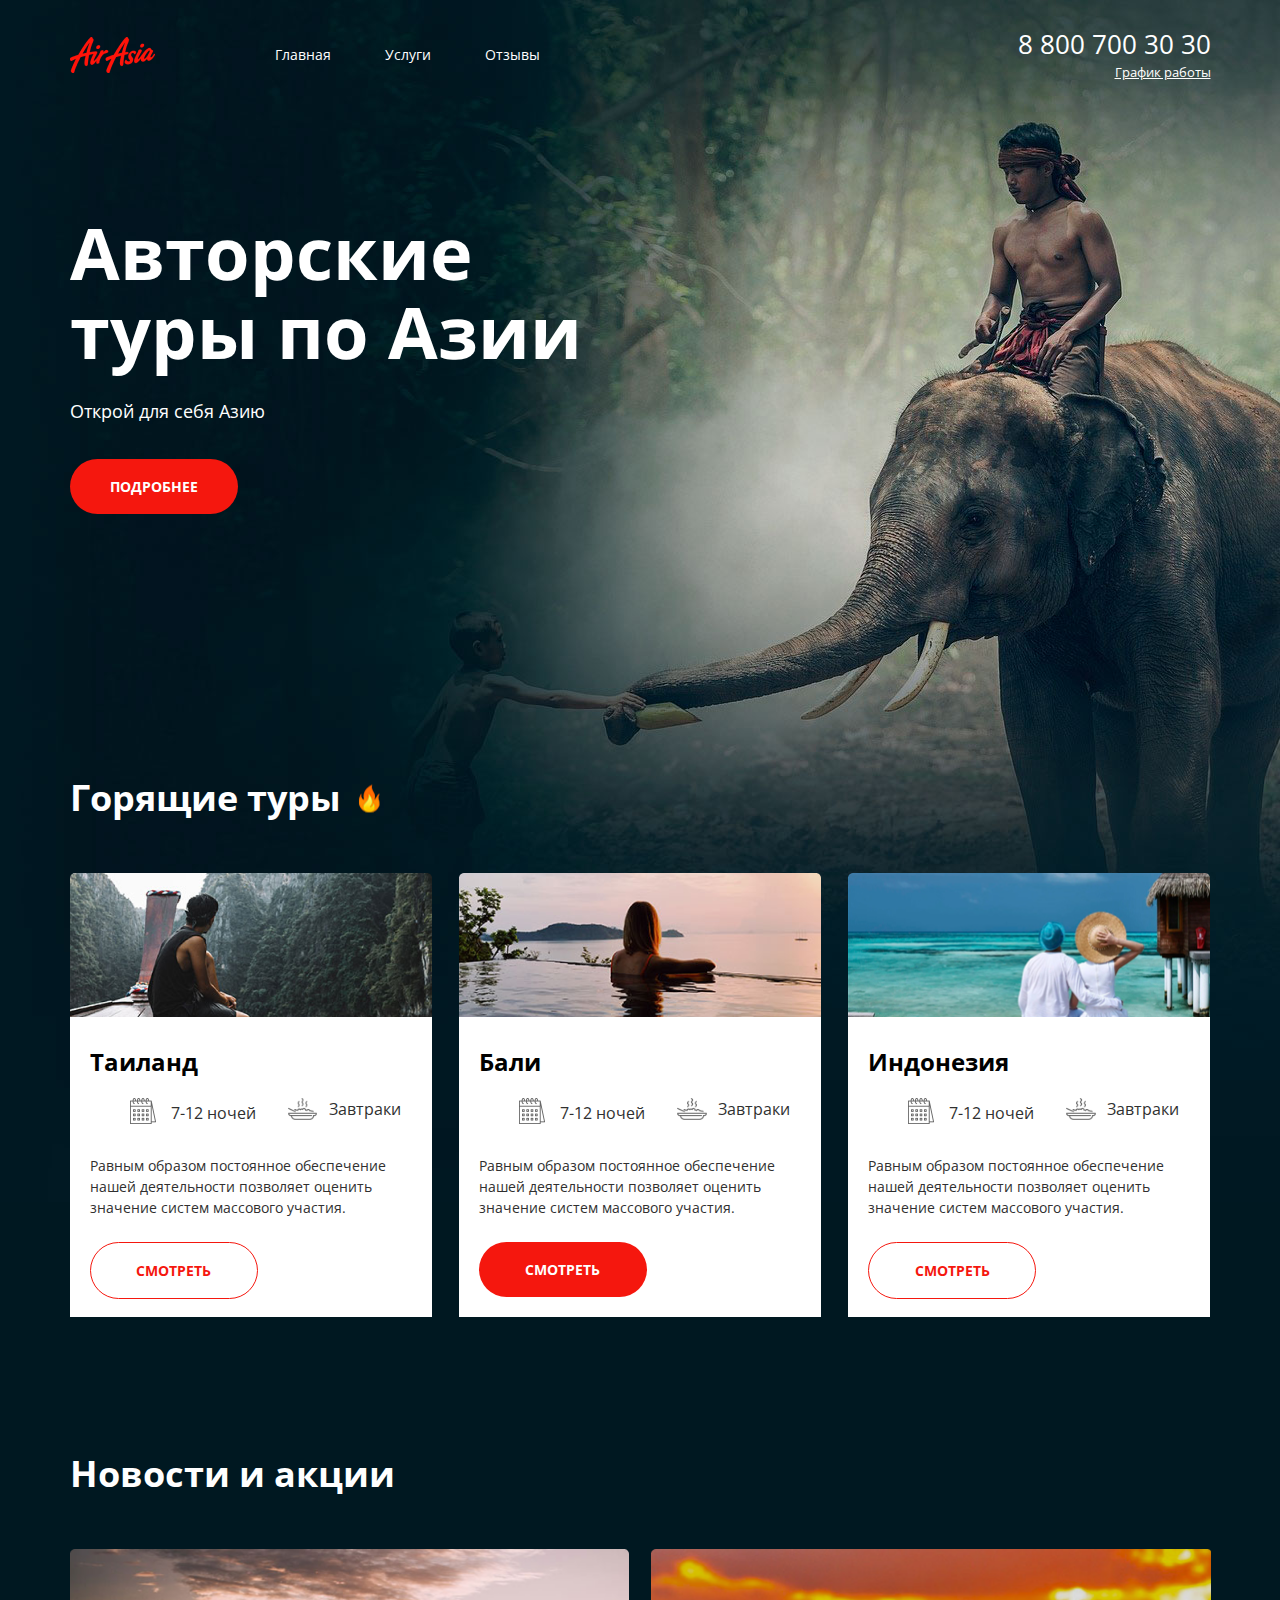
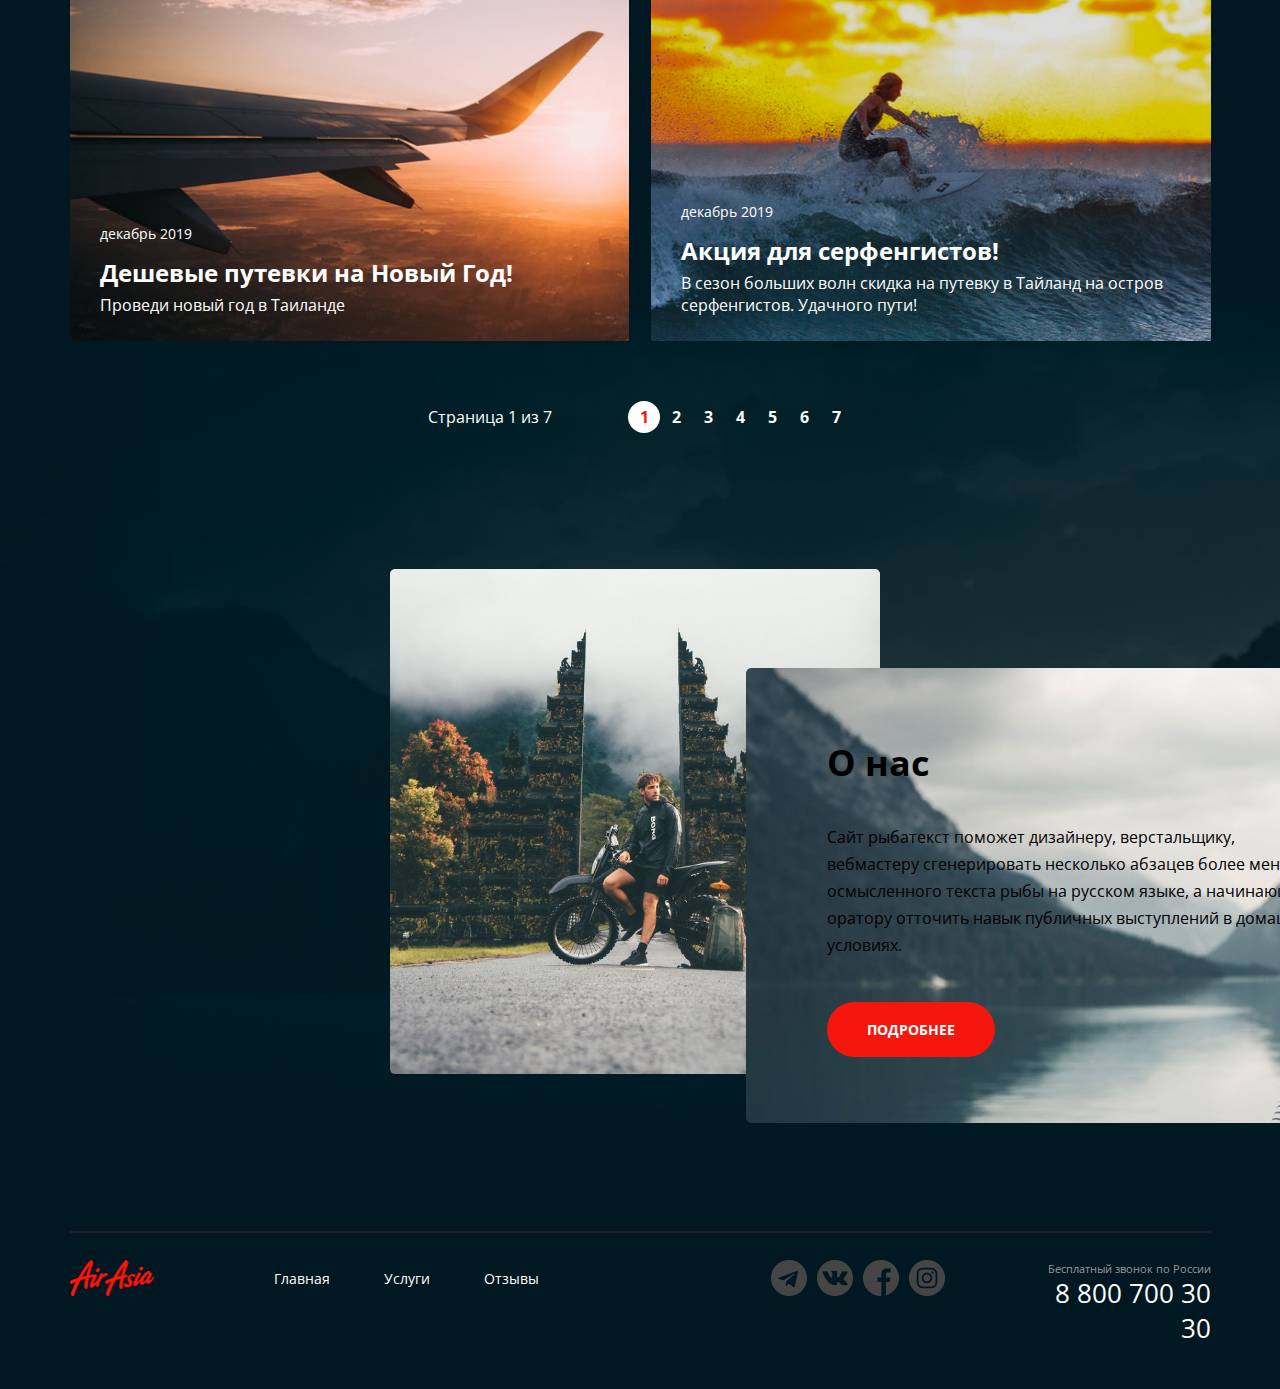
==== index.html @ 1853f628 "Update index.html" ====
<!DOCTYPE html>
<html lang="en">

<head>
    <meta charset="UTF-8">
    <meta http-equiv="X-UA-Compatible" content="IE=edge">
    <meta name="viewport" content="width=device-width, initial-scale=1.0">
    <title>Air Asia</title>
    <link rel="preconnect" href="https://fonts.googleapis.com">
    <link href="https://fonts.googleapis.com/css2?family=Open+Sans:wght@300;400;600&display=swap" rel="stylesheet">
    <link rel="stylesheet" href="./style/main.css">
</head>

<body>
    <div class="wrapper">
        <div class="wrapper__content wrapper__content--main">
            <header class="header">
                <div class="container header__container">
                    <div class="header__col">
                        <a href="#" class="logo">
                            <img src="img/logo.png" alt="logo compay" class="logo__img">
                        </a>
                        <nav class="menu">
                            <ul class="menu__list">
                                <li class="menu__item">
                                    <a href="#" class="menu__link">Главная</a>
                                </li>
                                <li class="menu__item">
                                    <a href="#" class="menu__link">Услуги</a>
                                </li>
                                <li class="menu__item">
                                    <a href="#" class="menu__link">Отзывы</a>
                                </li>
                            </ul>
                        </nav>
                    </div>
                    <div class="header__col header__col--align-right">
                        <address class="contacts">
                            <a href="tel:+78007003030" class="contacts__phone">8 800 700 30 30</a>
                            <div class="contacts__info">График работы</div>
                        </address>
                    </div>
                </div>
            </header>

            <main class="main">
                <section class="hello">
                    <div class="container hello__container">
                        <h1 class="hello__title">Авторские туры по Азии</h1>
                        <div class="hello__subtitle">Открой для себя Азию</div>
                        <a href="#" class="button button">Подробнее</a>
                    </div>
                </section>

                <section class="offers">
                    <div class="container offers__container">
                        <h2 class="title title--fire">Горящие туры</h2>
                        <ul class="offers__list">
                            <li class="offers__item">
                                <img src="./img/river.png" alt="#" class="offers__img">
                                <div class="offers__content" style="margin-top: -5px;">
                                    <h4 class="offers__title">Таиланд </h4>
                                    <ul class="offers__features">
                                        <li class="offers__feature">
                                            <img src="./img/calendar.png" alt="#" class="offers__feature-icon">
                                            <div class="offers__feature-text">7-12 ночей</div>
                                        </li>
                                        <li class="offers__feature">
                                            <img src="./img/meal.png" alt="#" class="offers__feature-icon">
                                            <div class="offers__feature-text">Завтраки</div>
                                        </li>
                                    </ul>
                                    <p class="offers__text">
                                        Равным образом постоянное обеспечение нашей деятельности
                                        позволяет оценить значение систем массового участия.
                                    </p>

                                    <a href="#" class="button button--light">Смотреть</a>
                                </div>
                            </li>
                            <li class="offers__item">
                                <img src="./img/pool.png" alt="#" class="offers__img">
                                <div class="offers__content" style="margin-top: -5px;">
                                    <h4 class="offers__title">Бали</h4>
                                    <ul class="offers__features">
                                        <li class="offers__feature">
                                            <img src="./img/calendar.png" alt="#" class="offers__feature-icon">
                                            <div class="offers__feature-text">7-12 ночей</div>
                                        </li>
                                        <li class="offers__feature">
                                            <img src="./img/meal.png" alt="#" class="offers__feature-icon">
                                            <div class="offers__feature-text">Завтраки</div>
                                        </li>
                                    </ul>
                                    <p class="offers__text">
                                        Равным образом постоянное обеспечение нашей деятельности
                                        позволяет оценить значение систем массового участия.
                                    </p>
                                    <a href="#" class="button">Смотреть</a>
                                </div>
                            </li>
                            <li class="offers__item">
                                <img src="./img/ocean.png" alt="#" class="offers__img">
                                <div class="offers__content" style="margin-top: -5px;">
                                    <h4 class="offers__title">Индонезия</h4>
                                    <ul class="offers__features">
                                        <li class="offers__feature">
                                            <img src="./img/calendar.png" alt="#" class="offers__feature-icon">
                                            <div class="offers__feature-text">7-12 ночей</div>
                                        </li>
                                        <li class="offers__feature">
                                            <img src="./img/meal.png" alt="#" class="offers__feature-icon">
                                            <div class="offers__feature-text">Завтраки</div>
                                        </li>
                                    </ul>
                                    <p class="offers__text">
                                        Равным образом постоянное обеспечение нашей деятельности
                                        позволяет оценить значение систем массового участия.
                                    </p>
                                    <a href="#" class="button button--light">Смотреть</a>
                                </div>
                            </li>
                        </ul>
                    </div>
                </section>
                               
                <section class="news">
                    <div class="container container news__container">
                        <h2 class="news__title">Новости и акции</h2>
                        <ul class="news__list">
                            <li class="news__item news__item__item--bg-first" style="display: flex; 
                            padding: 40px;">
                               <div class="news__text-content" style="margin-top: auto;">
                                    <div class="news__date">Декабрь 2019</div>
                                    <h4 class="news__info">Дешевые путевки на Новый Год!</h4>
                                    <p class="news__description">Проведи новый год в Таиланде</p>
                                </div>
                            </li>
                            <li class="news__item news__item__item--bg-last" style="display: flex; 
                            padding: 40px;">
                                <div class="news__text-content" style="margin-top: auto;">
                                    <p class="news__date">Декабрь 2019</p>
                                    <h4 class="news__info">Акция для серфенгистов!</h4>
                                    <p class="news__description">
                                        В сезон больших волн скидка на путевку в Тайланд на
                                        остров серфенгистов. Удачного пути!
                                    </p>
                                </div>
                            </li>
                        </ul>
             
                                                                         
                        <div class="paginator">
                            <div class="paginator__display">
                                <p class="paginator__text">Страница 1 из 7</p>
                            </div>
                            <ul class="paginator__list">
                                <li class="paginator__item paginator__item--active">
                                    <a href="#" class="paginator__link">1</a>
                                </li>
                                <li class="paginator__item">
                                    <a href="#" class="paginator__link">2</a>
                                </li>
                                <li class="paginator__item">
                                    <a href="#" class="paginator__link">3</a>
                                </li>
                                <li class="paginator__item">
                                    <a href="#" class="paginator__link">4</a>
                                </li>
                                <li class="paginator__item">
                                    <a href="#" class="paginator__link">5</a>
                                </li>
                                <li class="paginator__item">
                                    <a href="#" class="paginator__link">6</a>
                                </li>
                                <li class="paginator__item">
                                    <a href="#" class="paginator__link">7</a>
                                </li>
                            </ul>
                        </div>
                </section>

                <section class="about">
                    <div class="container about__container">
                        <img src="./img/gates.png" alt="pic" class="about__pic-img">
                        <div class="about__content">
                            <h2 class="title title--dark">О нас</h2>
                            <div class="about__text">
                                Сайт рыбатекст
                                поможет дизайнеру, верстальщику, вебмастеру
                                сгенерировать несколько абзацев более менее
                                осмысленного текста рыбы на русском языке,
                                а начинающему оратору отточить навык публичных
                                выступлений в домашних условиях.
                            </div>
                            <a href="#" class="button about__button">Подробнее</a>
                        </div>
                    </div>
                </section>
            </main>

           
            <footer class="footer">
                <div class="container footer__container">
                    <div class="footer__col">
                        <a href="/" class="logo">
                            <img src="./img/logo.png" alt="logo compay" class="logo__img">
                        </a>
                        <nav class="menu">
                            <ul class="menu__list">
                                <li class="menu__item menu__item">
                                    <a href="#" class="menu__link">Главная</a>
                                </li>
                                <li class="menu__item">
                                    <a href="#" class="menu__link">Услуги</a>
                                </li>
                                <li class="menu__item">
                                    <a href="#" class="menu__link">Отзывы</a>
                                </li>
                            </ul>
                        </nav>
                    </div>
                    <div class="footer__col footer__col--align-right">
                    <div class="socials">
                            <ul class="socials__icon">
                                <li class="socials__item">
                                    <a href="#" class="socials__link">
                                        <img src="./img/telegram.png" alt="Картинка, которая является ссылкой1"
                                            class="socials__img">
                                    </a>
                                </li>
                                <li class="socials__item">
                                    <a href="#" class="socials__link">
                                        <img src="./img/vk.png" alt="Картинка, которая является ссылкой 2"
                                            class="socials__img">
                                    </a>
                                </li>
                                <li class="socials__item">
                                    <a href="#" class="socials__link">
                                        <img src="./img/f.png" alt="Картинка, которая является ссылкой 3"
                                            class="socials__img">
                                    </a>
                                    </li>
                                <li class="socials__item">
                                    <a href="#" class="socials__link">
                                        <img src="./img/in.png" alt="Картинка, которая является ссылкой 4"
                                            class="socials__img">
                                    </a>
                                </li>
                            </ul>
                        </div>
                    </div>

                    <address class="contacts__footer"  style="float: right; width: 192px; margin-top: 28px;">
                            <div class="contacts__coll" style="text-align: end;">Бесплатный звонок по России</div>
                            <a href="tel:+78007003030" class="contacts__phone">8 800 700 30 30</a>
                        </address>
                    </div>
                </div>
            </footer>
---- style/main.css ----
@import url(./blocks/base.css);
@import url(./blocks/header.css);
@import url(./blocks/about.css);
@import url(./blocks/hello.css);
@import url(./blocks/offers.css);
@import url(./blocks/news.css);
@import url(./blocks/paginator.css);
@import url(./blocks/footer.css);
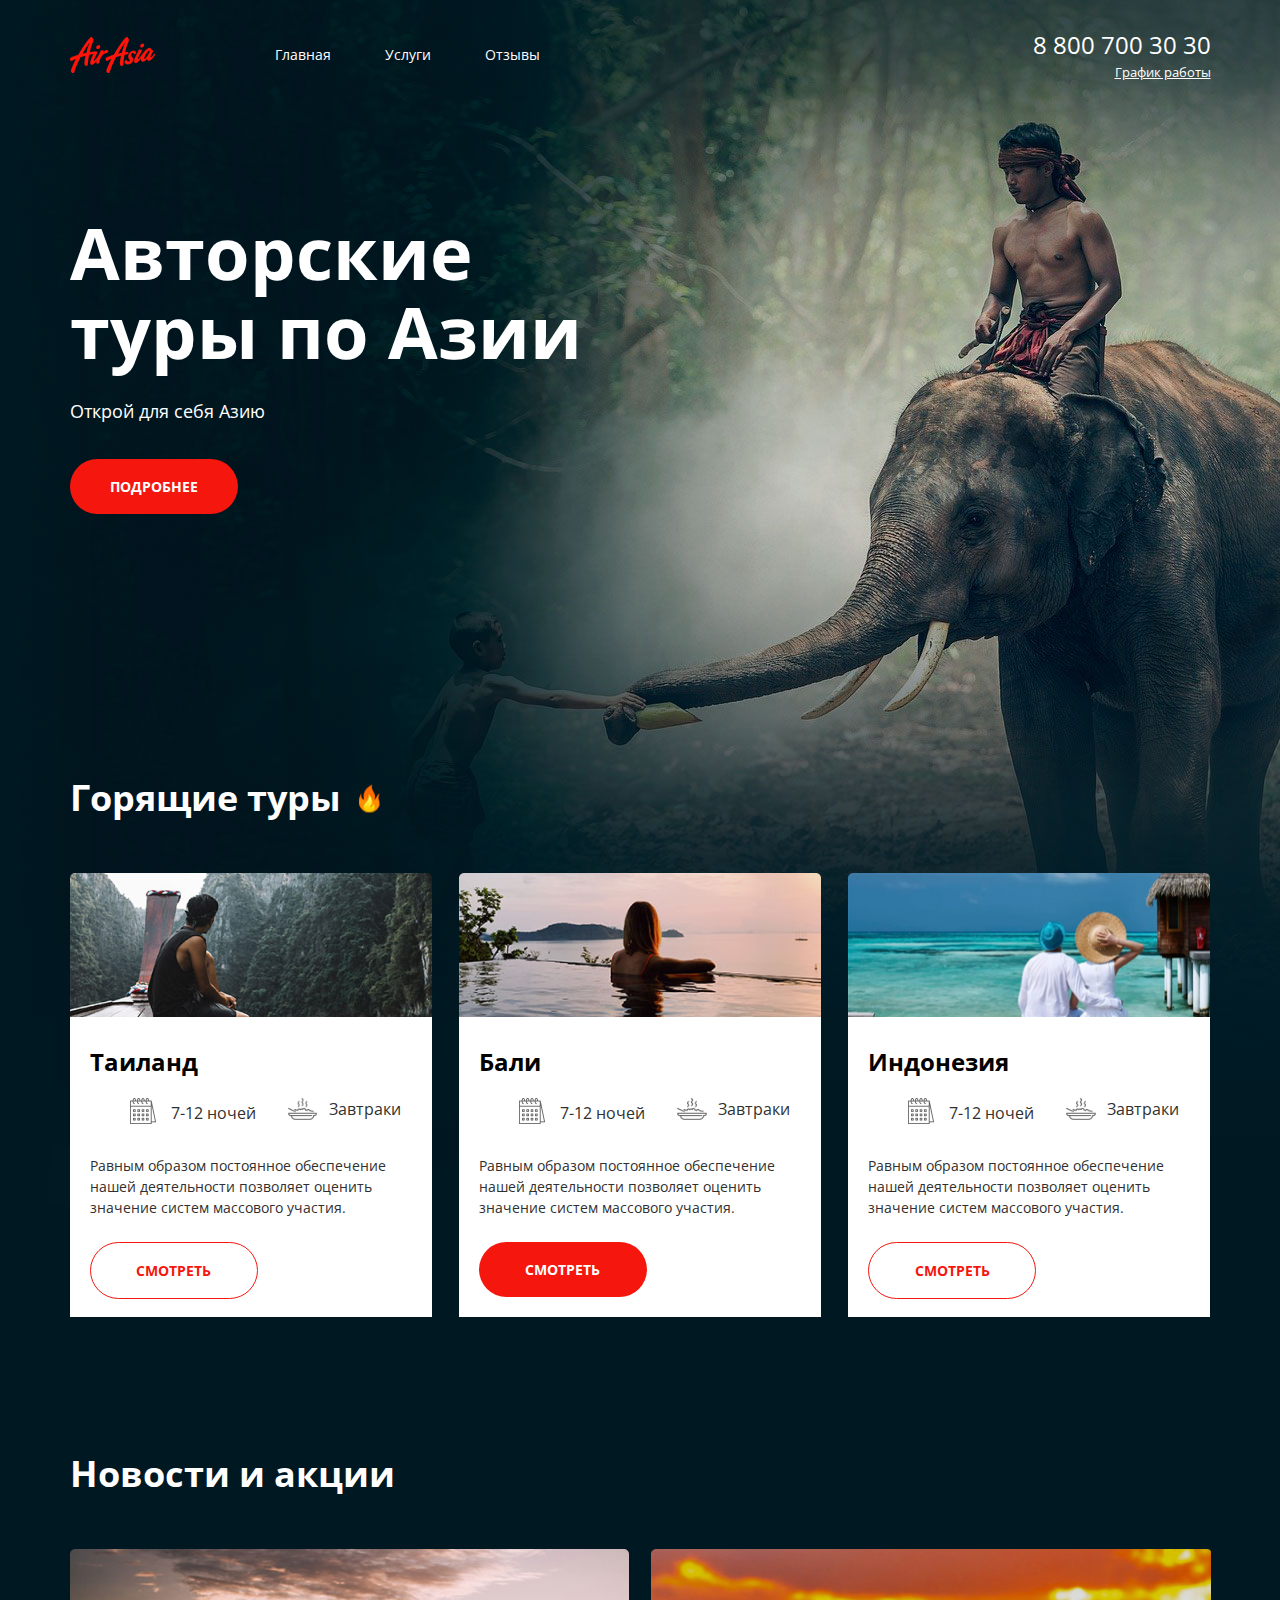
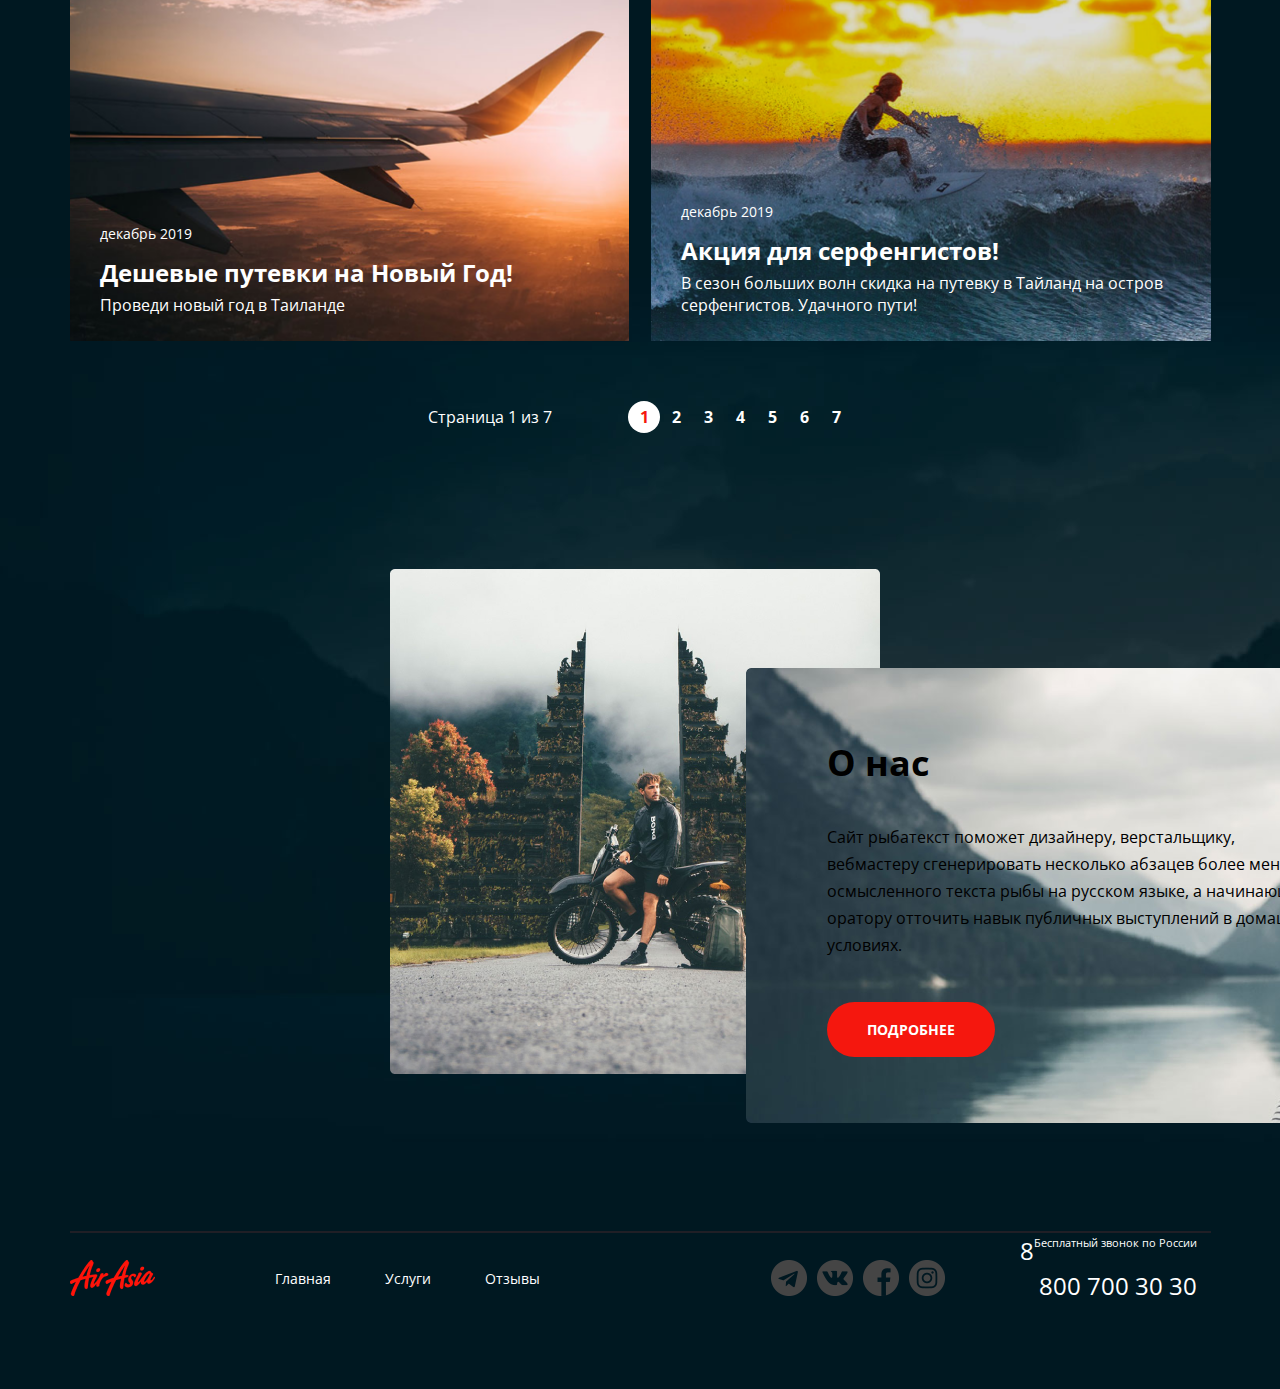
==== commit 10037ca7: "Update index.html" ====
--- a/index.html
+++ b/index.html
@@ -198,9 +198,8 @@
                     </div>
                 </section>
             </main>
-
            
-            <footer class="footer">
+           <footer class="footer">
                 <div class="container footer__container">
                     <div class="footer__col">
                         <a href="/" class="logo">
@@ -220,8 +219,9 @@
                             </ul>
                         </nav>
                     </div>
+
                     <div class="footer__col footer__col--align-right">
-                    <div class="socials">
+                        <div class="socials">
                             <ul class="socials__icon">
                                 <li class="socials__item">
                                     <a href="#" class="socials__link">
@@ -240,7 +240,7 @@
                                         <img src="./img/f.png" alt="Картинка, которая является ссылкой 3"
                                             class="socials__img">
                                     </a>
-                                    </li>
+                                </li>
                                 <li class="socials__item">
                                     <a href="#" class="socials__link">
                                         <img src="./img/in.png" alt="Картинка, которая является ссылкой 4"
@@ -251,10 +251,18 @@
                         </div>
                     </div>
 
-                    <address class="contacts__footer"  style="float: right; width: 192px; margin-top: 28px;">
-                            <div class="contacts__coll" style="text-align: end;">Бесплатный звонок по России</div>
-                            <a href="tel:+78007003030" class="contacts__phone">8 800 700 30 30</a>
-                        </address>
-                    </div>
+                    <address class="contacts">
+                        <div class="contacts__coll" style="text-align: end;">Бесплатный звонок по России</div>
+                        <a href="tel:+78007003030" class="contacts__phone">8 800 700 30 30</a>
+                    </address>
                 </div>
             </footer>
+        </div>
+    </div>
+
+
+</body>
+
+</html>     
+           
+           
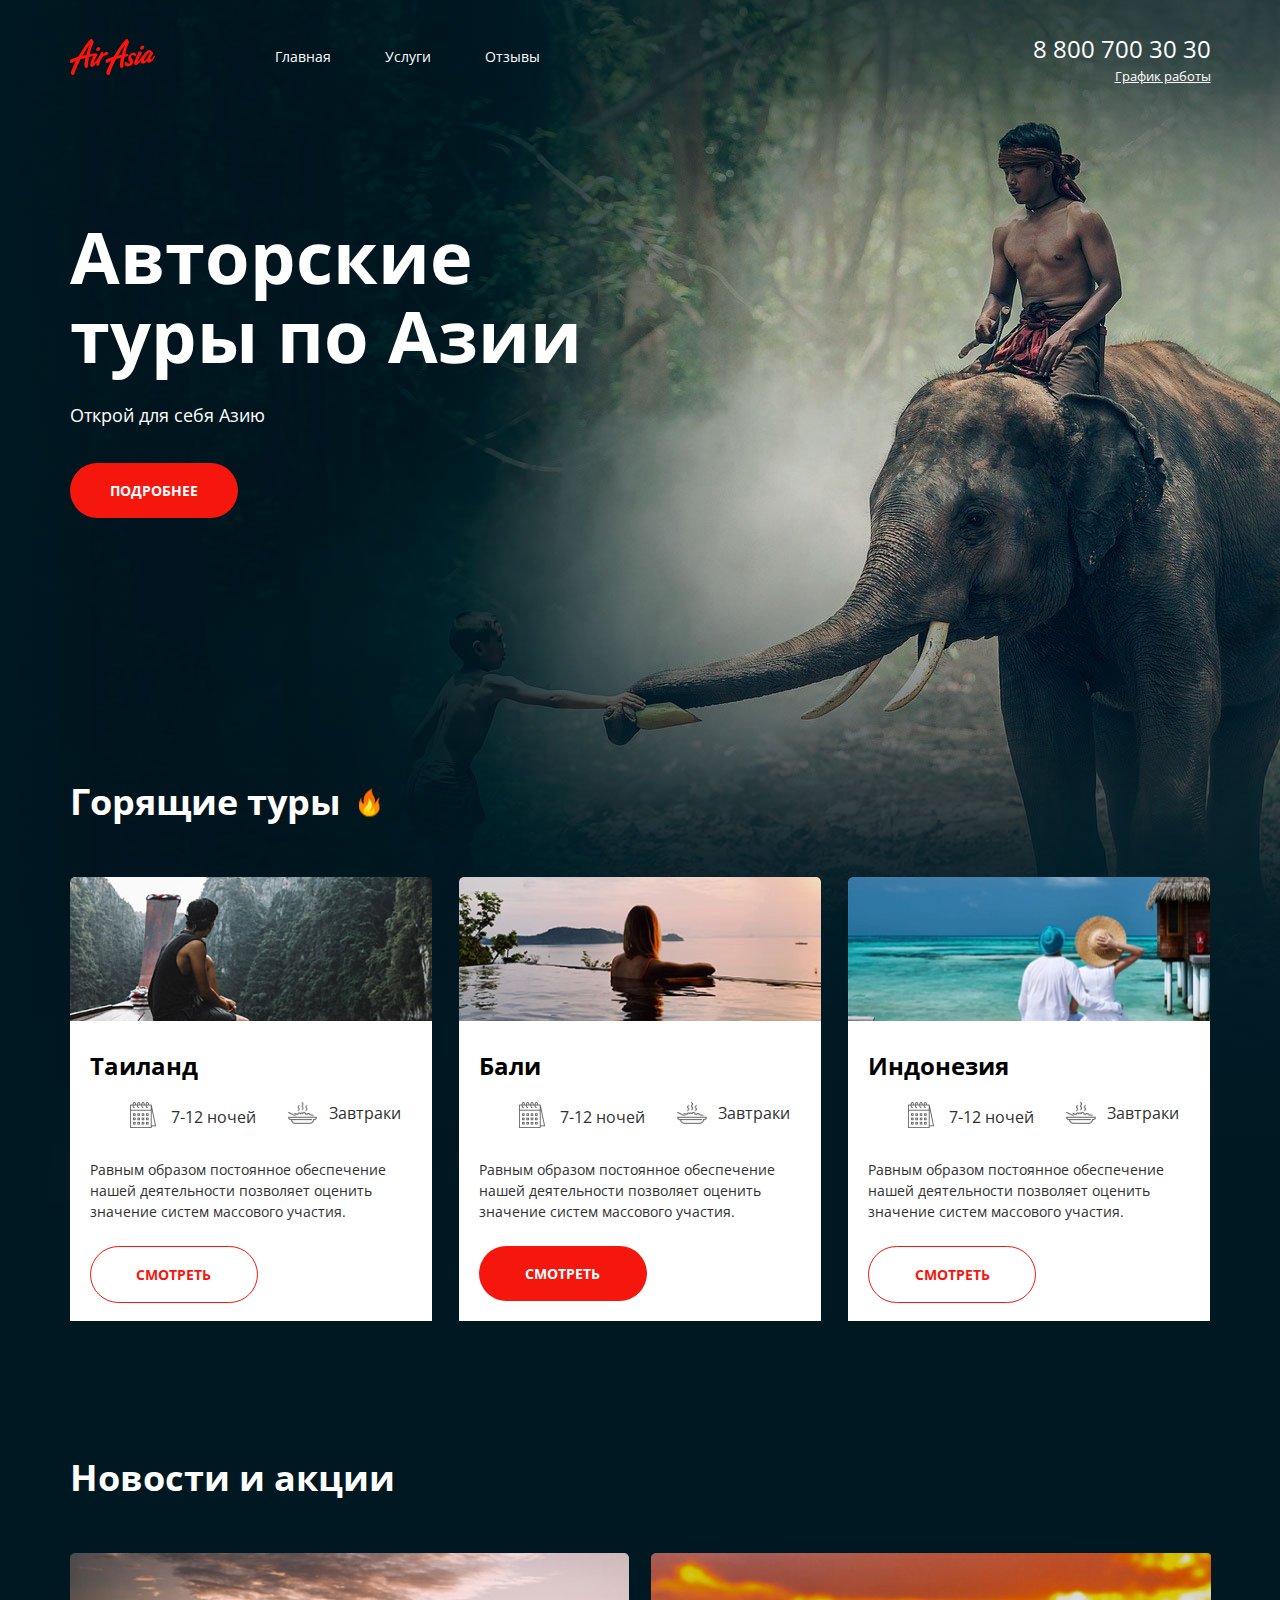
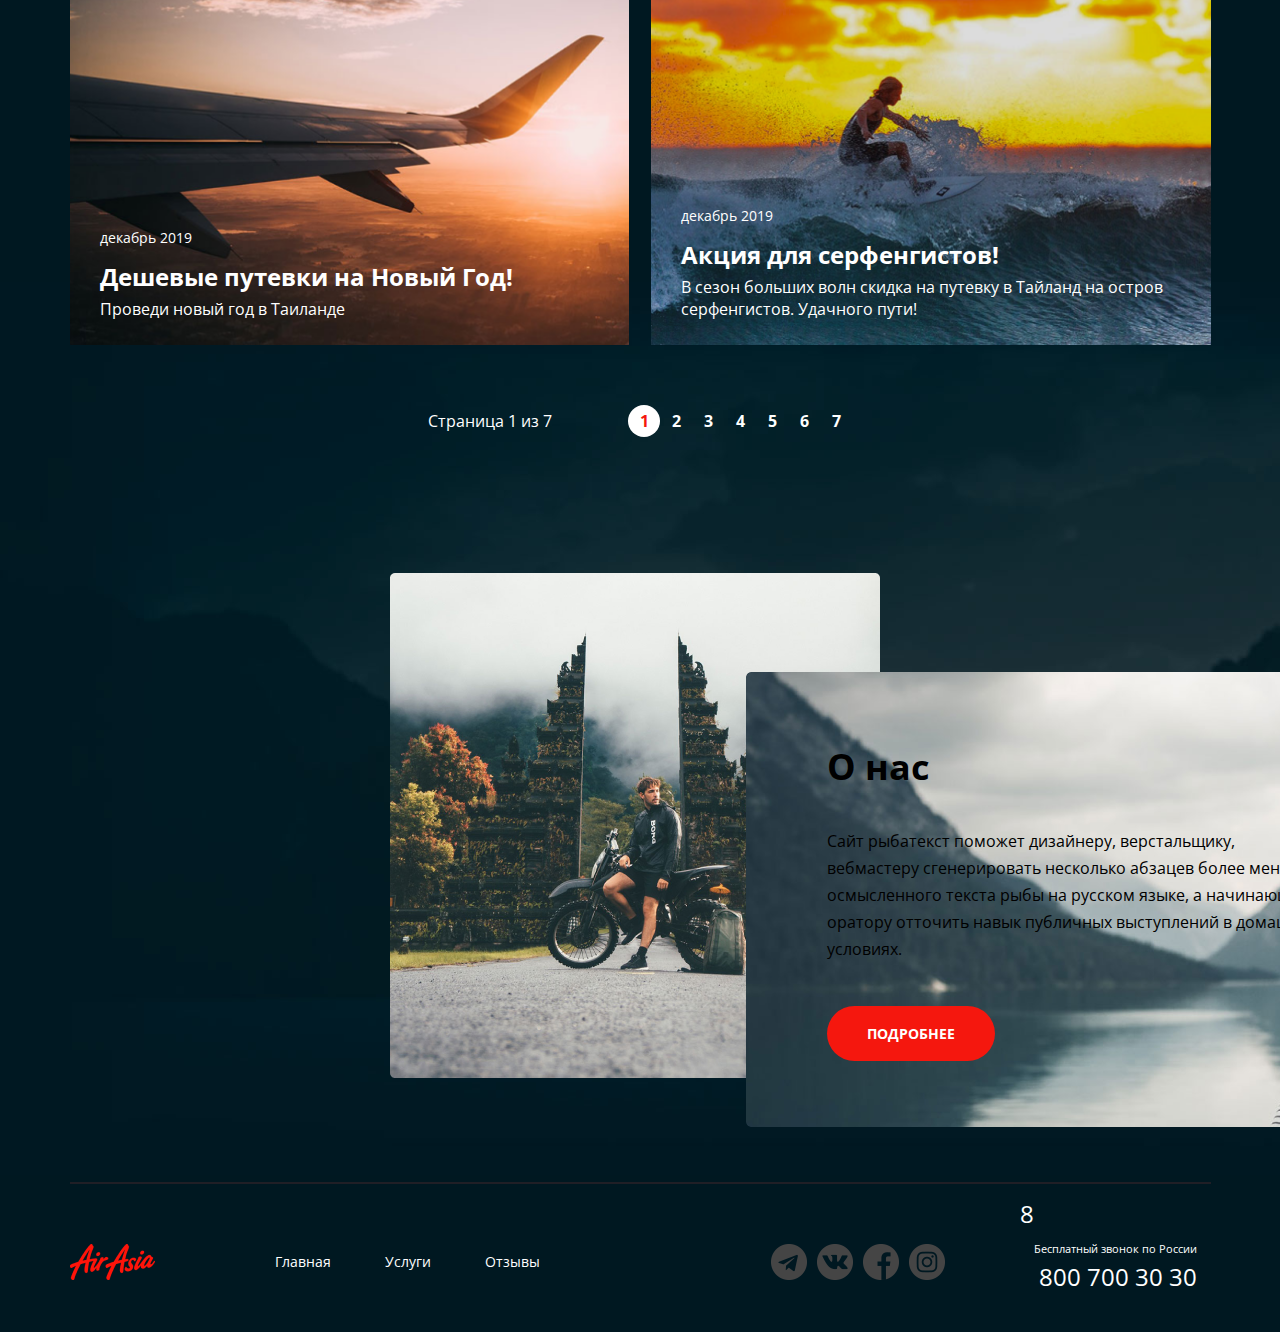
==== commit 5e3809b8: "Update index.html" ====
--- a/index.html
+++ b/index.html
@@ -23,10 +23,10 @@
                         <nav class="menu">
                             <ul class="menu__list">
                                 <li class="menu__item">
-                                    <a href="#" class="menu__link">Главная</a>
+                                    <a href="./index.html" class="menu__link">Главная</a>
                                 </li>
                                 <li class="menu__item">
-                                    <a href="#" class="menu__link">Услуги</a>
+                                    <a href="./services.html" class="menu__link">Услуги</a>
                                 </li>
                                 <li class="menu__item">
                                     <a href="#" class="menu__link">Отзывы</a>
@@ -201,60 +201,60 @@
            
            <footer class="footer">
                 <div class="container footer__container">
-                    <div class="footer__col">
-                        <a href="/" class="logo">
-                            <img src="./img/logo.png" alt="logo compay" class="logo__img">
-                        </a>
-                        <nav class="menu">
-                            <ul class="menu__list">
-                                <li class="menu__item menu__item">
-                                    <a href="#" class="menu__link">Главная</a>
-                                </li>
-                                <li class="menu__item">
-                                    <a href="#" class="menu__link">Услуги</a>
-                                </li>
-                                <li class="menu__item">
-                                    <a href="#" class="menu__link">Отзывы</a>
-                                </li>
-                            </ul>
-                        </nav>
-                    </div>
-
-                    <div class="footer__col footer__col--align-right">
-                        <div class="socials">
-                            <ul class="socials__icon">
-                                <li class="socials__item">
-                                    <a href="#" class="socials__link">
-                                        <img src="./img/telegram.png" alt="Картинка, которая является ссылкой1"
-                                            class="socials__img">
-                                    </a>
-                                </li>
-                                <li class="socials__item">
-                                    <a href="#" class="socials__link">
-                                        <img src="./img/vk.png" alt="Картинка, которая является ссылкой 2"
-                                            class="socials__img">
-                                    </a>
-                                </li>
-                                <li class="socials__item">
-                                    <a href="#" class="socials__link">
-                                        <img src="./img/f.png" alt="Картинка, которая является ссылкой 3"
-                                            class="socials__img">
-                                    </a>
-                                </li>
-                                <li class="socials__item">
-                                    <a href="#" class="socials__link">
-                                        <img src="./img/in.png" alt="Картинка, которая является ссылкой 4"
-                                            class="socials__img">
-                                    </a>
-                                </li>
-                            </ul>
-                        </div>
-                    </div>
-
-                    <address class="contacts">
-                        <div class="contacts__coll" style="text-align: end;">Бесплатный звонок по России</div>
-                        <a href="tel:+78007003030" class="contacts__phone">8 800 700 30 30</a>
-                    </address>
+                    <div class="container footer__container__section">
+                        <div class="footer__col">
+                            <a href="/" class="logo">
+                                <img src="./img/logo.png" alt="logo compay" class="logo__img">
+                            </a>
+                            <nav class="menu">
+                                <ul class="menu__list">
+                                    <li class="menu__item menu__item">
+                                        <a href="./index.html" class="menu__link">Главная</a>
+                                    </li>
+                                    <li class="menu__item">
+                                        <a href="./services.html" class="menu__link">Услуги</a>
+                                    </li>
+                                    <li class="menu__item">
+                                        <a href="#" class="menu__link">Отзывы</a>
+                                    </li>
+                                </ul>
+                            </nav>
+                        </div>
+                        <div class="footer__col footer__col--align-right">
+                            <div class="socials">
+                                <ul class="socials__icon">
+                                    <li class="socials__item">
+                                        <a href="#" class="socials__link">
+                                            <img src="./img/telegram.png" alt="Картинка, которая является ссылкой1"
+                                                class="socials__img">
+                                        </a>
+                                    </li>
+                                    <li class="socials__item">
+                                        <a href="#" class="socials__link">
+                                            <img src="./img/vk.png" alt="Картинка, которая является ссылкой 2"
+                                                class="socials__img">
+                                        </a>
+                                    </li>
+                                    <li class="socials__item">
+                                        <a href="#" class="socials__link">
+                                            <img src="./img/f.png" alt="Картинка, которая является ссылкой 3"
+                                                class="socials__img">
+                                        </a>
+                                    </li>
+                                    <li class="socials__item">
+                                        <a href="#" class="socials__link">
+                                            <img src="./img/in.png" alt="Картинка, которая является ссылкой 4"
+                                                class="socials__img">
+                                        </a>
+                                    </li>
+                                </ul>
+                            </div>
+                        </div>
+                        <address class="contacts">
+                            <div class="contacts__coll" style="text-align: end;">Бесплатный звонок по России</div>
+                            <a href="tel:+78007003030" class="contacts__phone">8 800 700 30 30</a>
+                        </address>
+                    </div>
                 </div>
             </footer>
         </div>
@@ -263,6 +263,5 @@
 
 </body>
 
-</html>     
+</html>  
            
-           
--- a/style/main.css
+++ b/style/main.css
@@ -6,3 +6,4 @@
 @import url(./blocks/news.css);
 @import url(./blocks/paginator.css);
 @import url(./blocks/footer.css);
+@import url(./blocks/services.css);
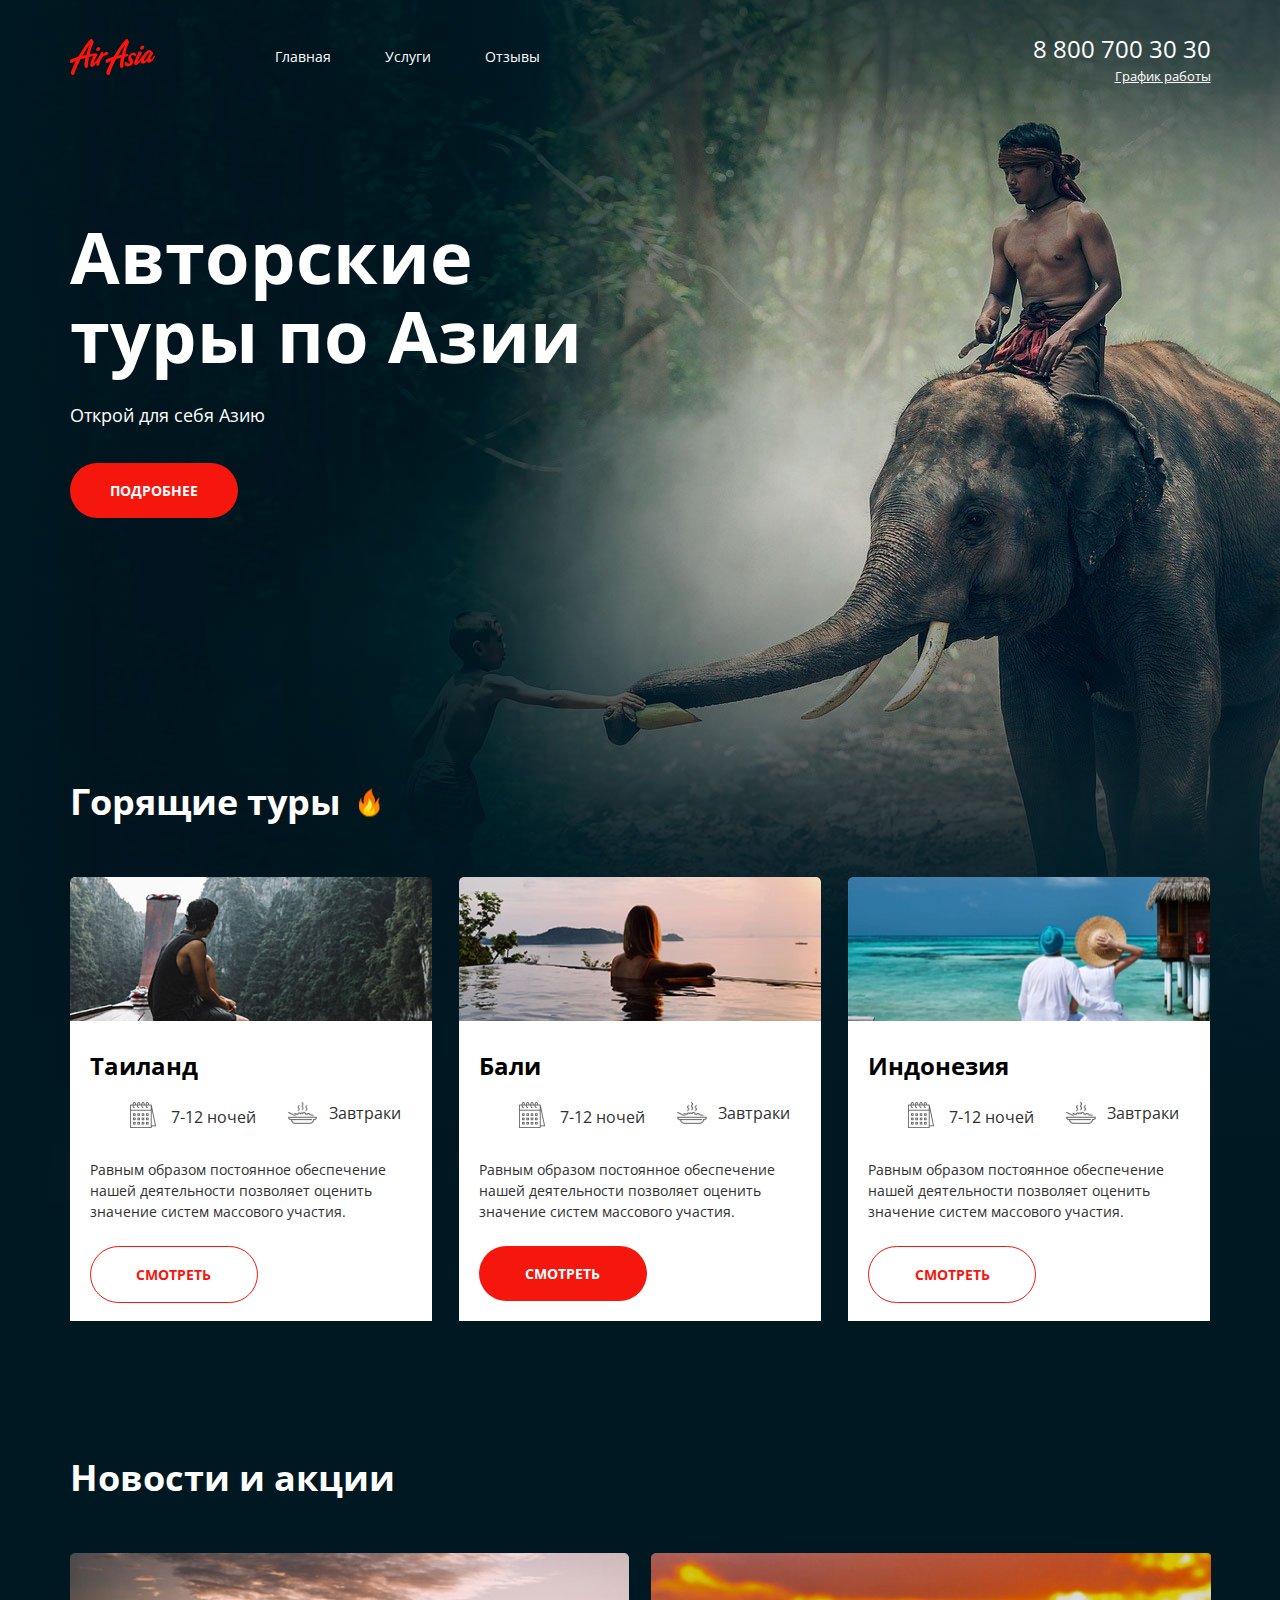
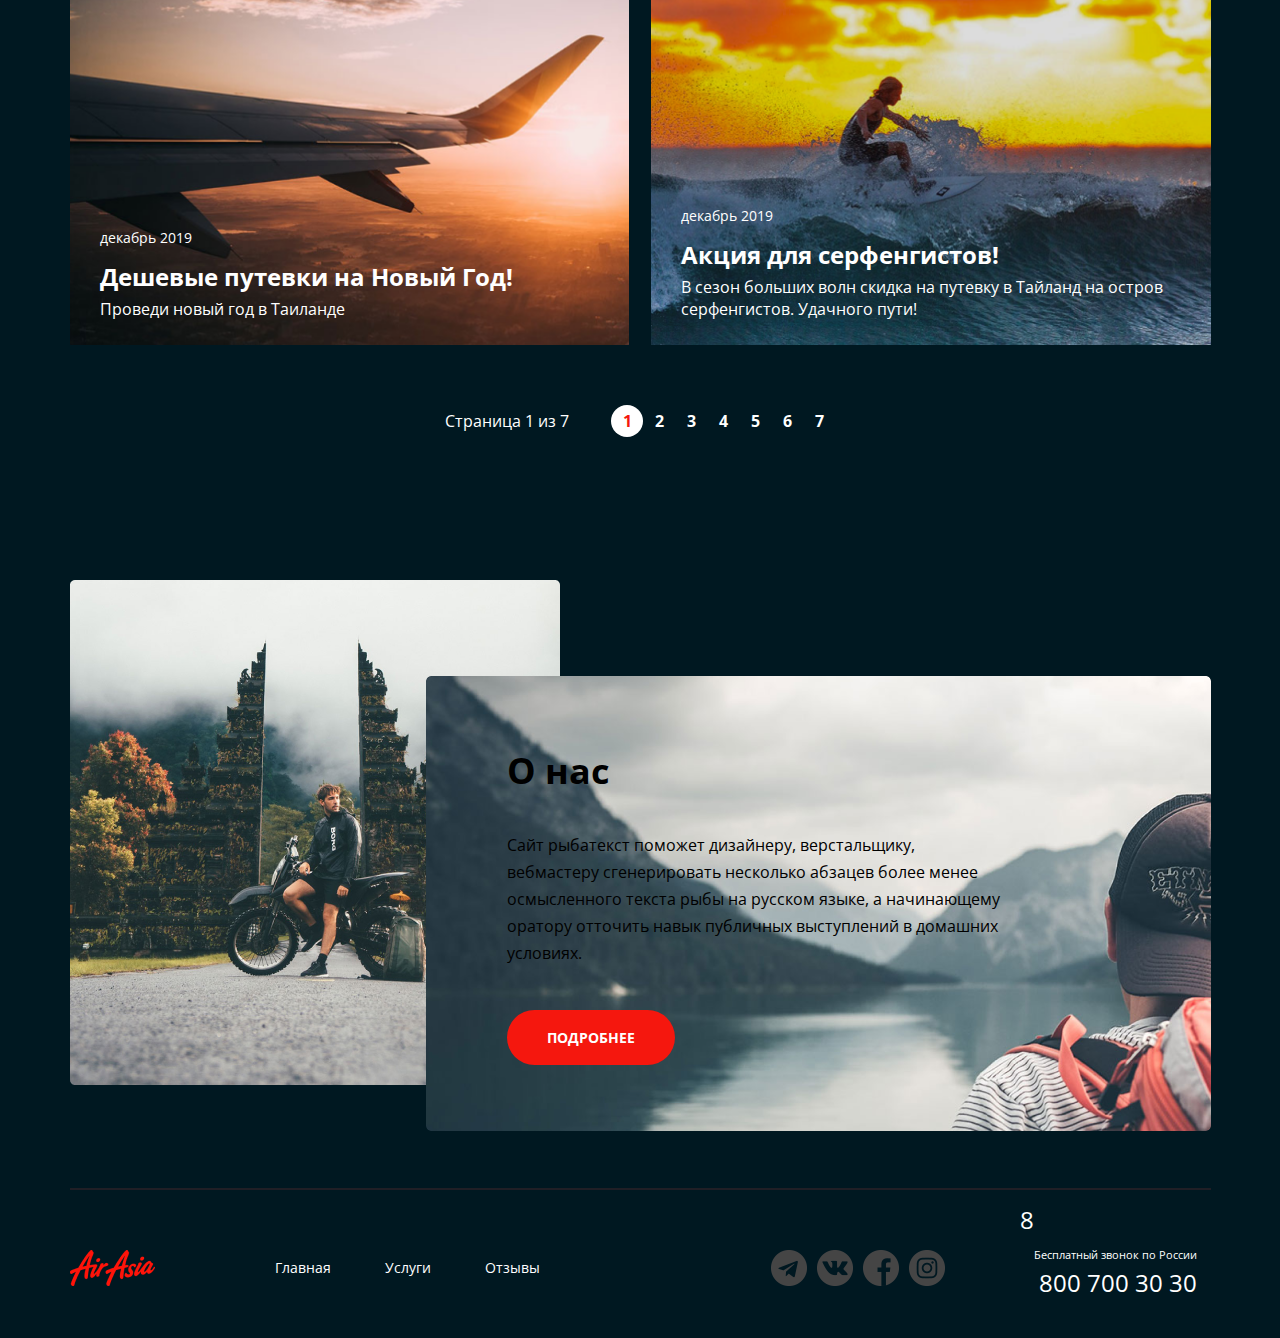
==== commit 80b3e845: "Update index.html" ====
--- a/index.html
+++ b/index.html
@@ -29,7 +29,7 @@
                                     <a href="./services.html" class="menu__link">Услуги</a>
                                 </li>
                                 <li class="menu__item">
-                                    <a href="#" class="menu__link">Отзывы</a>
+                                    <a href="./reviews.html" class="menu__link">Отзывы</a>
                                 </li>
                             </ul>
                         </nav>
@@ -123,21 +123,21 @@
                         </ul>
                     </div>
                 </section>
-                               
+
                 <section class="news">
                     <div class="container container news__container">
                         <h2 class="news__title">Новости и акции</h2>
                         <ul class="news__list">
-                            <li class="news__item news__item__item--bg-first" style="display: flex; 
-                            padding: 40px;">
-                               <div class="news__text-content" style="margin-top: auto;">
+                            <li class="news__item news__item__item--bg-first" style="display: flex; padding: 40px;">
+                                <!--<img src="./img/plain.png" alt="Gутевки" class="news__item-img">-->
+                                <div class="news__text-content" style="margin-top: auto;">
                                     <div class="news__date">Декабрь 2019</div>
                                     <h4 class="news__info">Дешевые путевки на Новый Год!</h4>
                                     <p class="news__description">Проведи новый год в Таиланде</p>
                                 </div>
                             </li>
-                            <li class="news__item news__item__item--bg-last" style="display: flex; 
-                            padding: 40px;">
+                            <li class="news__item news__item__item--bg-last" style="display: flex; padding: 40px;">
+                                <!--<img src="./img/Surfer.png" alt="Акция" class="news__item-img">-->
                                 <div class="news__text-content" style="margin-top: auto;">
                                     <p class="news__date">Декабрь 2019</p>
                                     <h4 class="news__info">Акция для серфенгистов!</h4>
@@ -148,8 +148,7 @@
                                 </div>
                             </li>
                         </ul>
-             
-                                                                         
+
                         <div class="paginator">
                             <div class="paginator__display">
                                 <p class="paginator__text">Страница 1 из 7</p>
@@ -186,20 +185,22 @@
                         <div class="about__content">
                             <h2 class="title title--dark">О нас</h2>
                             <div class="about__text">
-                                Сайт рыбатекст
-                                поможет дизайнеру, верстальщику, вебмастеру
-                                сгенерировать несколько абзацев более менее
-                                осмысленного текста рыбы на русском языке,
-                                а начинающему оратору отточить навык публичных
-                                выступлений в домашних условиях.
+                                <p>
+                                    Сайт рыбатекст
+                                    поможет дизайнеру, верстальщику, вебмастеру
+                                    сгенерировать несколько абзацев более менее
+                                    осмысленного текста рыбы на русском языке,
+                                    а начинающему оратору отточить навык публичных
+                                    выступлений в домашних условиях.
+                                </p>
                             </div>
                             <a href="#" class="button about__button">Подробнее</a>
                         </div>
                     </div>
                 </section>
             </main>
-           
-           <footer class="footer">
+
+            <footer class="footer">
                 <div class="container footer__container">
                     <div class="container footer__container__section">
                         <div class="footer__col">
@@ -215,7 +216,7 @@
                                         <a href="./services.html" class="menu__link">Услуги</a>
                                     </li>
                                     <li class="menu__item">
-                                        <a href="#" class="menu__link">Отзывы</a>
+                                        <a href="./reviews.html" class="menu__link">Отзывы</a>
                                     </li>
                                 </ul>
                             </nav>
@@ -263,5 +264,4 @@
 
 </body>
 
-</html>  
-           
+</html>
